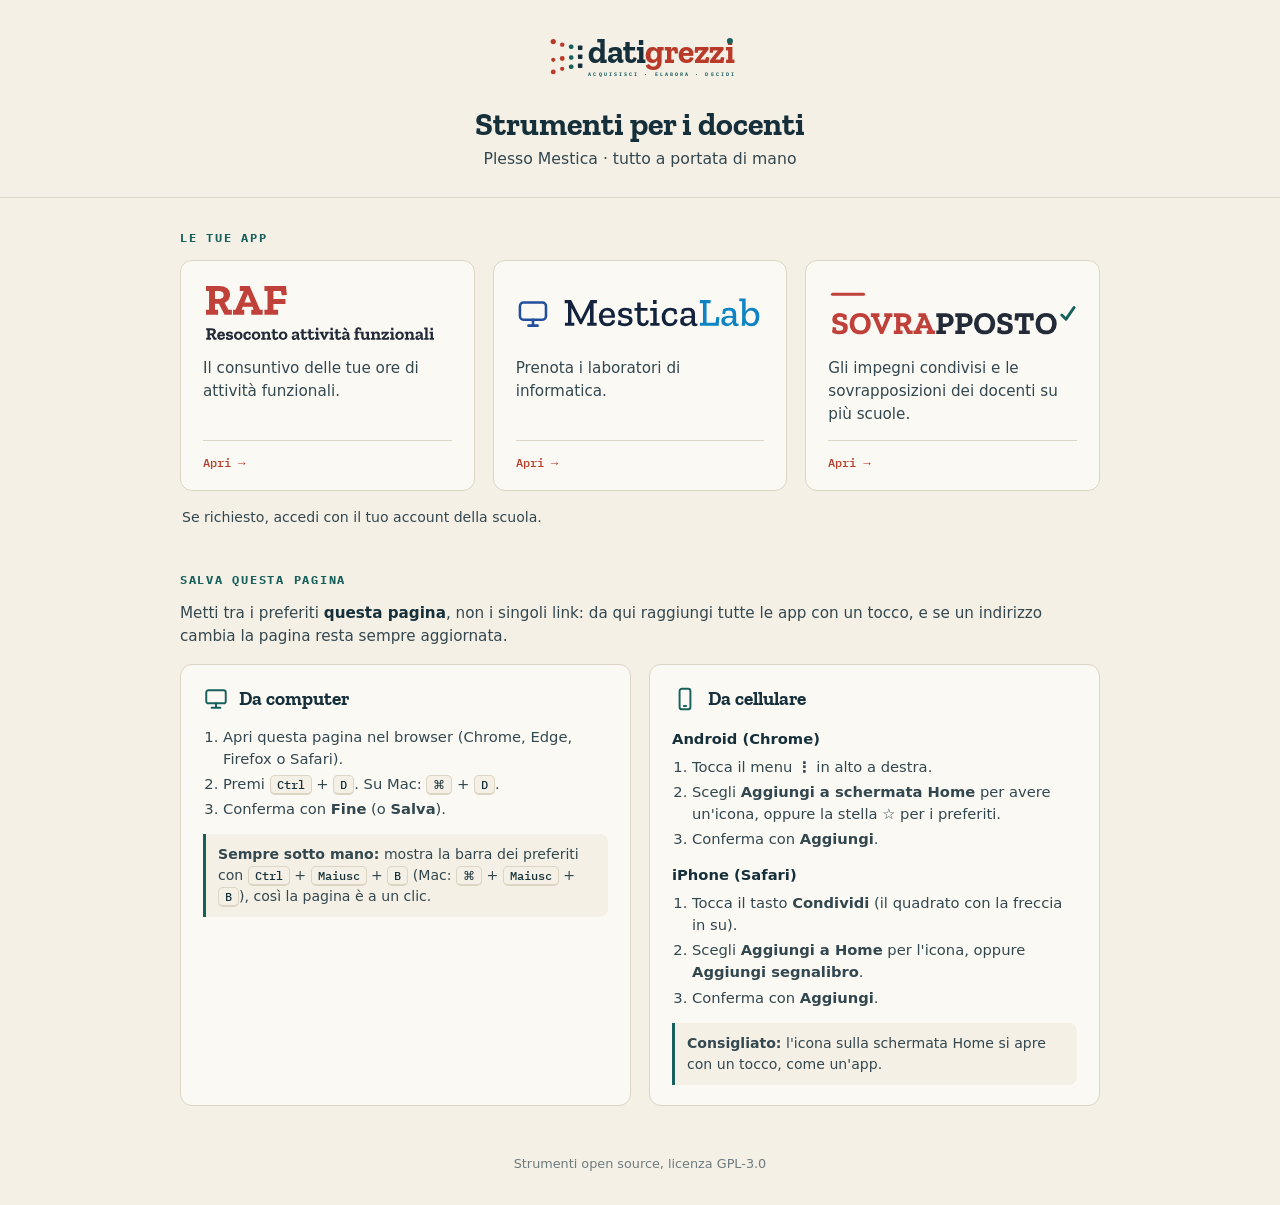
==== docenti/index.html @ 73580989 "Aggiunge la pagina docenti con RAF, MesticaLab, Sovrapposto e guida ai preferiti Pagina separata per" ====
<!doctype html>
<html lang="it">
<head>
<meta charset="utf-8">
<meta name="robots" content="noindex, nofollow">
<meta name="viewport" content="width=device-width, initial-scale=1">
<meta name="theme-color" content="#F4F0E6">
<title>Strumenti per i docenti · plesso Mestica</title>
<link rel="icon" href="../marchio/favicon.svg" type="image/svg+xml">
<link rel="icon" href="../marchio/favicon-32.png" sizes="32x32" type="image/png">
<link rel="apple-touch-icon" href="../marchio/icona-180.png">
<meta name="apple-mobile-web-app-title" content="Strumenti Mestica">
<style>
@font-face{font-family:'Zilla Slab';font-style:normal;font-weight:700;font-display:block;
  src:url('../caratteri/ZillaSlab-Bold.woff2') format('woff2')}
@font-face{font-family:'IBM Plex Mono';font-style:normal;font-weight:700;font-display:block;
  src:url('../caratteri/IBMPlexMono-Bold.woff2') format('woff2')}
@font-face{font-family:'IBM Plex Mono';font-style:normal;font-weight:500;font-display:block;
  src:url('../caratteri/IBMPlexMono-Medium.woff2') format('woff2')}

:root{
  --inchiostro:#16303B;
  --petrolio:#17605C;
  --rosso:#B93A28;
  --avorio:#F4F0E6;
  --carta:#FBF9F3;
  --linea:#DDD5C3;
  --testo2:#33474f;
}
*{box-sizing:border-box}
body{
  margin:0;background:var(--avorio);color:var(--inchiostro);
  font-family:system-ui,-apple-system,"Segoe UI",Roboto,sans-serif;
  min-height:100vh;line-height:1.5;
}

/* ---------------- marchio datigrezzi ---------------- */
.dg{
  --dg-inchiostro:#16303B; --dg-petrolio:#17605C; --dg-rosso:#B93A28;
  display:inline-flex;align-items:center;font-size:2.1rem;line-height:1;text-decoration:none;
}
.dg__segno{display:block;flex:0 0 auto;margin-right:.035em}
.dg__testo{display:flex;flex-direction:column;align-items:flex-start}
.dg__nome{
  font-family:'Zilla Slab',Georgia,serif;font-weight:700;
  font-size:1em;line-height:.98;letter-spacing:-.015em;white-space:nowrap;color:var(--dg-inchiostro);
}
.dg__nome b{font-weight:700;color:var(--dg-rosso)}
.dg__i{position:relative;display:inline-block}
.dg__i::after{
  content:"";position:absolute;left:50%;top:.055em;transform:translateX(-50%);
  width:.185em;height:.185em;border-radius:50%;background:var(--dg-petrolio);
}
.dg__sotto{
  display:flex;justify-content:space-between;
  font-family:'IBM Plex Mono',monospace;font-weight:700;font-size:.158em;line-height:1;
  text-transform:uppercase;color:var(--dg-petrolio);margin-top:.6em;
}
.dg__sotto span{display:block}
.dg__sotto .sp{width:.55em;flex:0 0 auto}

/* ---------------- pagina ---------------- */
header{padding:36px 20px 26px;text-align:center;border-bottom:1px solid var(--linea)}
header h1{
  margin:22px 0 4px;font-family:'Zilla Slab',Georgia,serif;font-weight:700;
  font-size:clamp(1.5rem,5vw,2rem);line-height:1.15;
}
header p{margin:0;color:var(--testo2);font-size:.98rem}
main{max-width:960px;margin:0 auto;padding:30px 20px 24px}
h2.sezione{
  margin:0 0 14px;font-family:'IBM Plex Mono',ui-monospace,monospace;font-weight:700;
  font-size:.78rem;letter-spacing:.14em;text-transform:uppercase;color:var(--petrolio);
}

.grid{display:grid;gap:18px;grid-template-columns:repeat(auto-fit,minmax(270px,1fr))}
.card{
  display:flex;flex-direction:column;gap:14px;padding:22px 22px 18px;
  background:var(--carta);border:1px solid var(--linea);border-radius:12px;
  text-decoration:none;color:inherit;
  transition:transform .12s ease,box-shadow .12s ease,border-color .12s ease;
}
.card:hover,.card:focus-visible{
  transform:translateY(-2px);box-shadow:0 8px 22px rgba(22,48,59,.10);
  border-color:var(--petrolio);outline:none;
}
.card .logo-box{height:60px;display:flex;align-items:center}
.card .logo-box img{display:block;height:100%;width:auto;max-width:100%;object-fit:contain;object-position:left center}
.card p{margin:0;font-size:.95rem;color:var(--testo2)}
.card .piede{
  margin-top:auto;padding-top:12px;border-top:1px solid var(--linea);
  font-family:'IBM Plex Mono',ui-monospace,monospace;font-weight:500;font-size:.78rem;color:var(--rosso);
}
.sr{position:absolute;width:1px;height:1px;overflow:hidden;clip:rect(0 0 0 0);white-space:nowrap}
.nota{margin:16px 2px 0;font-size:.88rem;color:var(--testo2)}

/* ---------------- guida ---------------- */
.guida{max-width:960px;margin:0 auto;padding:18px 20px 48px}
.guida .intro{margin:0 0 16px;font-size:.95rem;color:var(--testo2)}
.guida .intro strong{color:var(--inchiostro)}
.passi{display:grid;gap:18px;grid-template-columns:repeat(auto-fit,minmax(300px,1fr))}
.blocco{background:var(--carta);border:1px solid var(--linea);border-radius:12px;padding:20px 22px}
.blocco h3{
  margin:0 0 12px;display:flex;align-items:center;gap:10px;
  font-family:'Zilla Slab',Georgia,serif;font-weight:700;font-size:1.2rem;
}
.blocco h3 svg{width:26px;height:26px;flex:0 0 auto;stroke:var(--petrolio);fill:none;stroke-width:1.8;stroke-linecap:round;stroke-linejoin:round}
.blocco h4{margin:14px 0 6px;font-size:.92rem;font-weight:600}
.blocco ol{margin:0;padding-left:1.25rem;font-size:.92rem;color:var(--testo2)}
.blocco li{margin:3px 0}
kbd{
  font-family:'IBM Plex Mono',ui-monospace,monospace;font-size:.82em;font-weight:500;
  background:var(--avorio);border:1px solid var(--linea);border-bottom-width:2px;
  border-radius:5px;padding:1px 6px;white-space:nowrap;color:var(--inchiostro);
}
.consiglio{
  margin-top:14px;padding:10px 12px;border-left:3px solid var(--petrolio);
  background:var(--avorio);border-radius:0 8px 8px 0;font-size:.88rem;color:var(--testo2);
}
footer{text-align:center;font-size:.8rem;opacity:.6;padding:0 20px 32px}
header a.dg:focus-visible{outline:2px dashed var(--petrolio);outline-offset:8px;border-radius:6px}
</style>
</head>
<body>

<header>
  <a class="dg" href="./" aria-label="datigrezzi">
    <svg class="dg__segno" viewBox="0 0 120 120" aria-hidden="true">
      <circle cx="21" cy="16" r="7.6" fill="#B93A28"/>
      <circle cx="21" cy="69" r="6" fill="#B93A28"/>
      <circle cx="21" cy="104" r="7.1" fill="#B93A28"/>
      <circle cx="47" cy="25" r="6.4" fill="#B93A28"/>
      <circle cx="47" cy="65" r="7.1" fill="#B93A28"/>
      <circle cx="47" cy="95" r="6.2" fill="#B93A28"/>
      <rect x="66.5" y="24.5" width="13" height="13" rx="5" fill="#17605C"/>
      <rect x="66.5" y="55.5" width="13" height="13" rx="5" fill="#17605C"/>
      <rect x="66.5" y="82.5" width="13" height="13" rx="5" fill="#17605C"/>
      <rect x="92.5" y="27.5" width="13" height="13" rx="2" fill="#16303B"/>
      <rect x="92.5" y="53.5" width="13" height="13" rx="2" fill="#16303B"/>
      <rect x="92.5" y="79.5" width="13" height="13" rx="2" fill="#16303B"/>
    </svg>
    <div class="dg__testo">
      <div class="dg__nome">dati<b>grezz<span class="dg__i">i</span></b></div>
      <div class="dg__sotto" data-testo="acquisisci &middot; elabora &middot; decidi"></div>
    </div>
  </a>
  <h1>Strumenti per i docenti</h1>
  <p>Plesso Mestica · tutto a portata di mano</p>
</header>

<main>
  <h2 class="sezione">Le tue app</h2>
  <div class="grid">

    <a class="card" href="https://script.google.com/a/macros/civitanovatacito.edu.it/s/AKfycbzck3zW3tcdQAVMyAcHsiUd99QmPD8uBvnVWBk5ZgCfgjfVQZj8o0rZRcfE67-6ehUCDg/exec">
      <div class="logo-box"><img src="loghi/raf-compatto.svg" alt=""></div>
      <h3 class="sr">RAF, Resoconto attività funzionali</h3>
      <p>Il consuntivo delle tue ore di attività funzionali.</p>
      <div class="piede">Apri →</div>
    </a>

    <a class="card" href="https://script.google.com/a/macros/civitanovatacito.edu.it/s/AKfycbxZ5pQqh17LT0UlhHOq4HK1jZtiwKXuyDypfF5aSioXFX48-9N4mPkKIsAboJpjZyGr/exec">
      <div class="logo-box"><img src="loghi/mesticalab.svg" alt=""></div>
      <h3 class="sr">MesticaLab</h3>
      <p>Prenota i laboratori di informatica.</p>
      <div class="piede">Apri →</div>
    </a>

    <a class="card" href="https://script.google.com/a/macros/civitanovatacito.edu.it/s/AKfycbxZhHCiYk38do3SqCY9JF1W46MWYx0U2BbNB76utwCyPFIoQKACbbmxhEeDwqE9lGqAWg/exec">
      <div class="logo-box"><img src="loghi/sovrapposto-compatto.svg" alt=""></div>
      <h3 class="sr">Sovrapposto</h3>
      <p>Gli impegni condivisi e le sovrapposizioni dei docenti su più scuole.</p>
      <div class="piede">Apri →</div>
    </a>

  </div>
  <p class="nota">Se richiesto, accedi con il tuo account della scuola.</p>
</main>

<section class="guida" aria-labelledby="titolo-guida">
  <h2 class="sezione" id="titolo-guida">Salva questa pagina</h2>
  <p class="intro">Metti tra i preferiti <strong>questa pagina</strong>, non i singoli link: da qui raggiungi tutte le app con un tocco, e se un indirizzo cambia la pagina resta sempre aggiornata.</p>

  <div class="passi">

    <div class="blocco">
      <h3>
        <svg viewBox="0 0 24 24" aria-hidden="true"><rect x="3" y="4" width="18" height="12" rx="2"/><path d="M12 16v4M8 20h8"/></svg>
        Da computer
      </h3>
      <ol>
        <li>Apri questa pagina nel browser (Chrome, Edge, Firefox o Safari).</li>
        <li>Premi <kbd>Ctrl</kbd> + <kbd>D</kbd>. Su Mac: <kbd>⌘</kbd> + <kbd>D</kbd>.</li>
        <li>Conferma con <strong>Fine</strong> (o <strong>Salva</strong>).</li>
      </ol>
      <div class="consiglio"><strong>Sempre sotto mano:</strong> mostra la barra dei preferiti con <kbd>Ctrl</kbd> + <kbd>Maiusc</kbd> + <kbd>B</kbd> (Mac: <kbd>⌘</kbd> + <kbd>Maiusc</kbd> + <kbd>B</kbd>), così la pagina è a un clic.</div>
    </div>

    <div class="blocco">
      <h3>
        <svg viewBox="0 0 24 24" aria-hidden="true"><rect x="7" y="2.5" width="10" height="19" rx="2.2"/><path d="M11 18.5h2"/></svg>
        Da cellulare
      </h3>
      <h4>Android (Chrome)</h4>
      <ol>
        <li>Tocca il menu <strong>⋮</strong> in alto a destra.</li>
        <li>Scegli <strong>Aggiungi a schermata Home</strong> per avere un'icona, oppure la stella ☆ per i preferiti.</li>
        <li>Conferma con <strong>Aggiungi</strong>.</li>
      </ol>
      <h4>iPhone (Safari)</h4>
      <ol>
        <li>Tocca il tasto <strong>Condividi</strong> (il quadrato con la freccia in su).</li>
        <li>Scegli <strong>Aggiungi a Home</strong> per l'icona, oppure <strong>Aggiungi segnalibro</strong>.</li>
        <li>Conferma con <strong>Aggiungi</strong>.</li>
      </ol>
      <div class="consiglio"><strong>Consigliato:</strong> l'icona sulla schermata Home si apre con un tocco, come un'app.</div>
    </div>

  </div>
</section>

<footer>Strumenti open source, licenza GPL-3.0</footer>

<script>
/* Marchio: giustifica il sottotitolo sulla larghezza del nome e allinea il segno. */
(function(){
  function comporre(dg){
    var sotto=dg.querySelector('.dg__sotto'), nome=dg.querySelector('.dg__nome'),
        segno=dg.querySelector('.dg__segno'), testo=dg.querySelector('.dg__testo');
    if(!sotto.childElementCount){
      for(var i=0;i<sotto.dataset.testo.length;i++){
        var ch=sotto.dataset.testo[i], s=document.createElement('span');
        if(ch===' ') s.className='sp'; else s.textContent=ch;
        sotto.appendChild(s);
      }
    }
    var h=testo.getBoundingClientRect().height;
    segno.style.width=h+'px'; segno.style.height=h+'px';
    sotto.style.width=nome.getBoundingClientRect().width+'px';
  }
  function tutti(){document.querySelectorAll('.dg').forEach(comporre);}
  if(document.fonts&&document.fonts.ready) document.fonts.ready.then(tutti);
  else window.addEventListener('load',tutti);
  window.addEventListener('resize',tutti);
})();
</script>
</body>
</html>
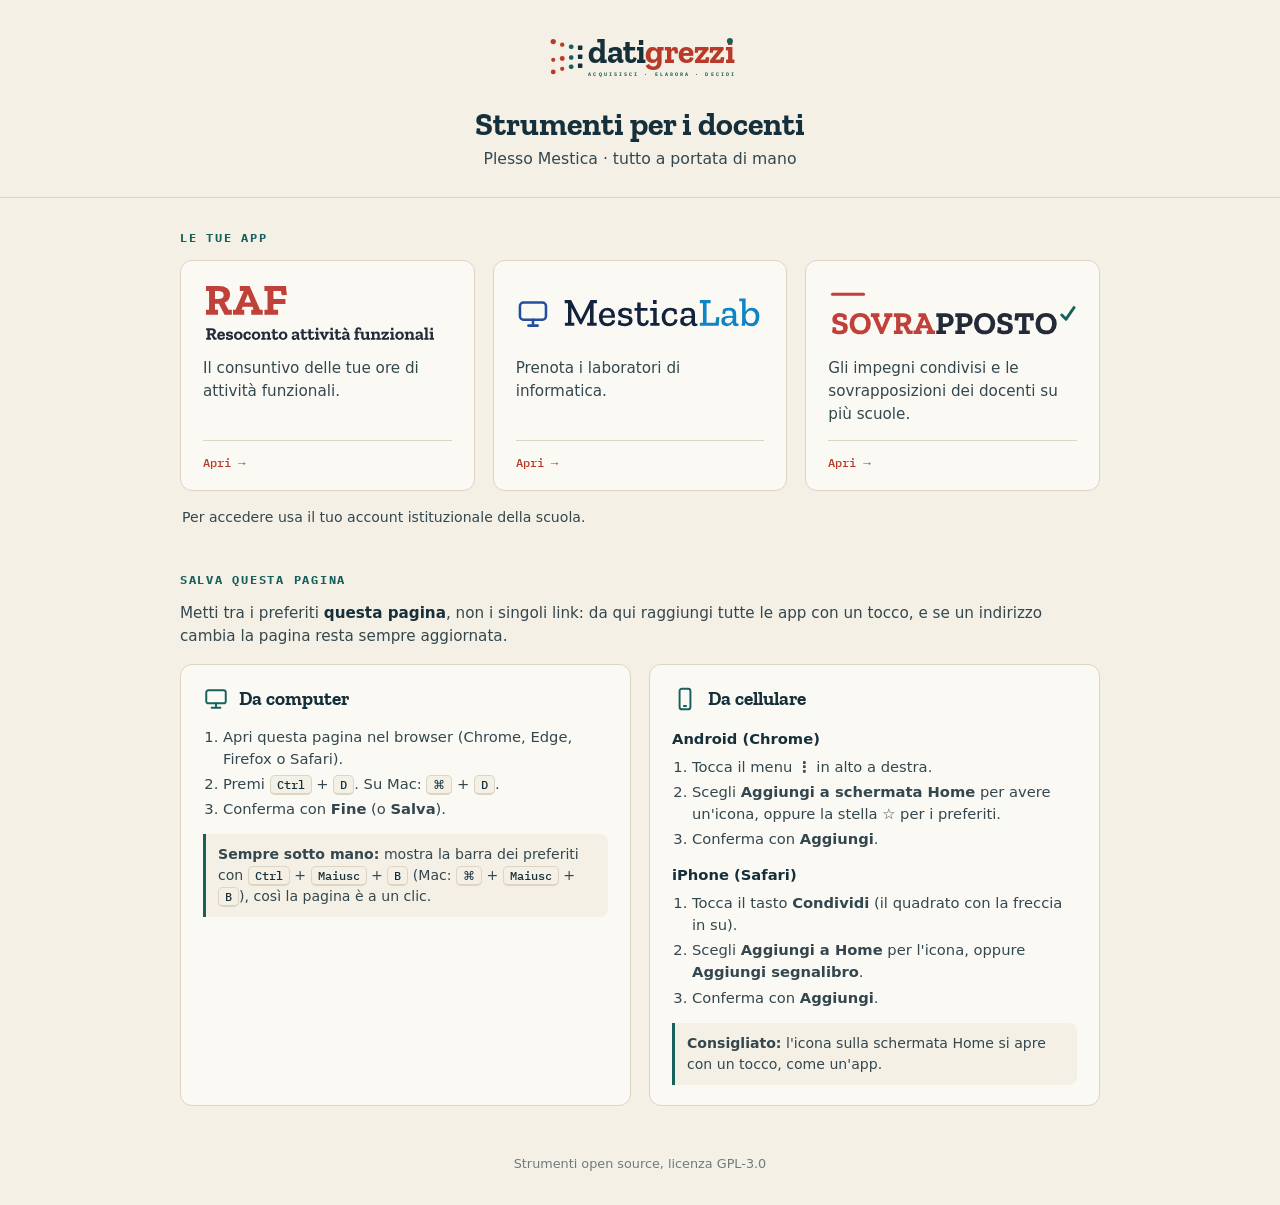
==== commit a9ca95c1: "Indica che l'accesso avviene con l'account istituzionale Co-Authored-By: Claude Sonnet 5.5 <noreply@" ====
--- a/docenti/index.html
+++ b/docenti/index.html
@@ -173,7 +173,7 @@
     </a>
 
   </div>
-  <p class="nota">Se richiesto, accedi con il tuo account della scuola.</p>
+  <p class="nota">Per accedere usa il tuo account istituzionale della scuola.</p>
 </main>
 
 <section class="guida" aria-labelledby="titolo-guida">
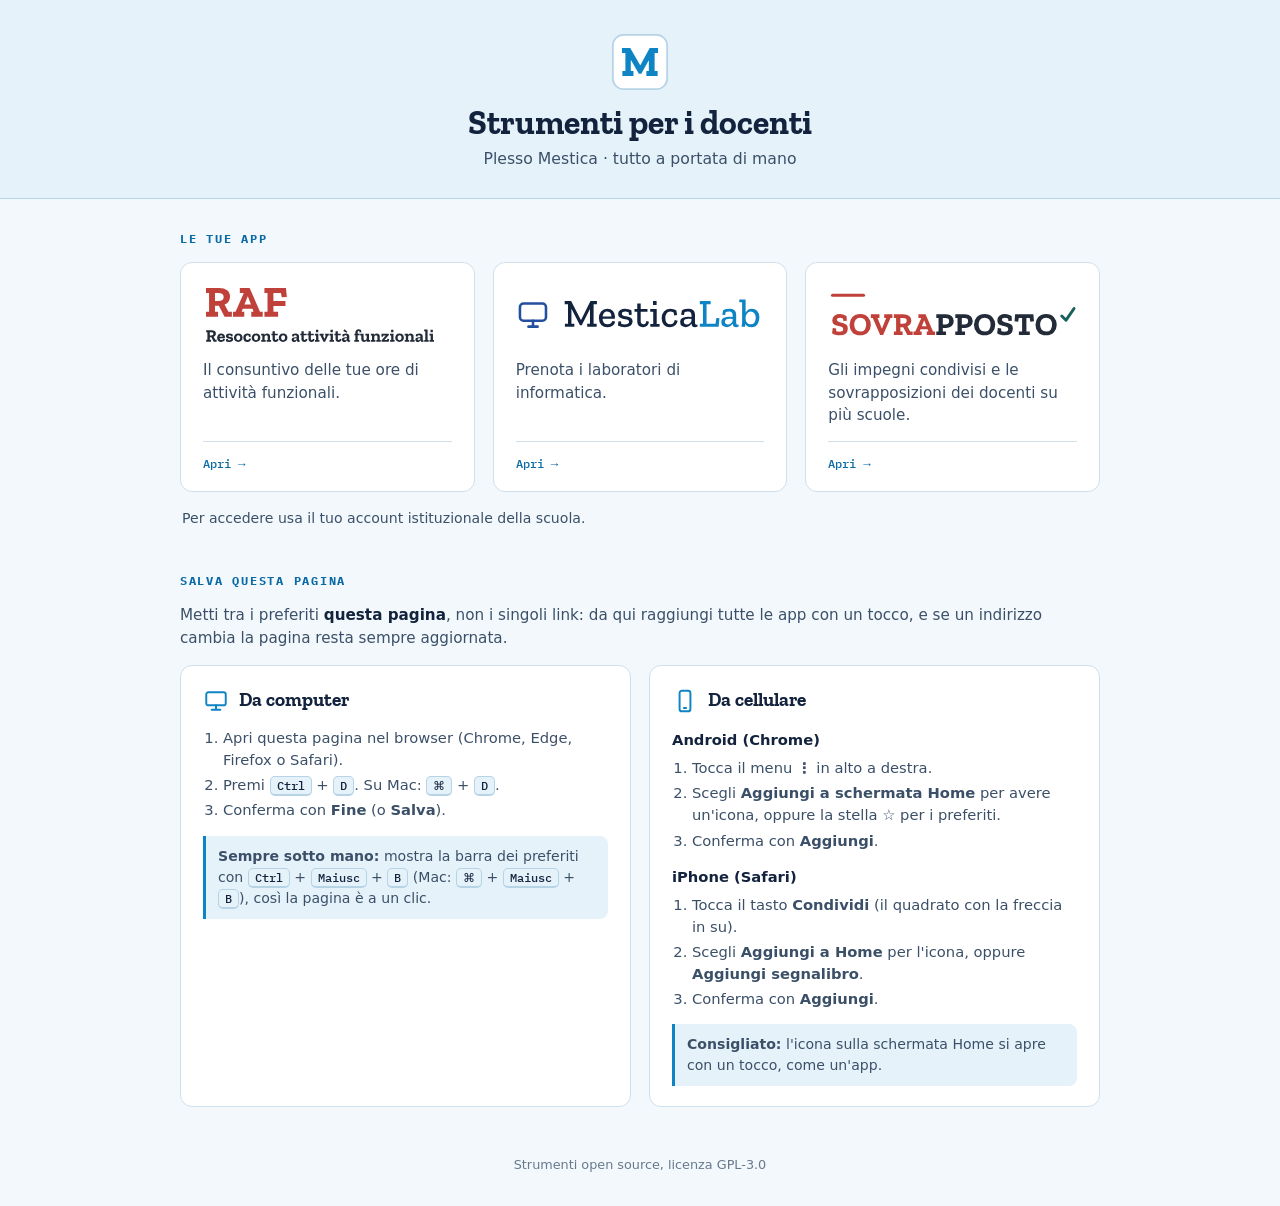
==== commit 4f7a0eb5: "Pagina docenti: toglie il marchio datigrezzi e usa la palette azzurra della scuola Intestazione con " ====
--- a/docenti/index.html
+++ b/docenti/index.html
@@ -4,11 +4,11 @@
 <meta charset="utf-8">
 <meta name="robots" content="noindex, nofollow">
 <meta name="viewport" content="width=device-width, initial-scale=1">
-<meta name="theme-color" content="#F4F0E6">
+<meta name="theme-color" content="#E6F2FA">
 <title>Strumenti per i docenti · plesso Mestica</title>
-<link rel="icon" href="../marchio/favicon.svg" type="image/svg+xml">
-<link rel="icon" href="../marchio/favicon-32.png" sizes="32x32" type="image/png">
-<link rel="apple-touch-icon" href="../marchio/icona-180.png">
+<link rel="icon" href="icona/favicon.svg" type="image/svg+xml">
+<link rel="icon" href="icona/favicon-32.png" sizes="32x32" type="image/png">
+<link rel="apple-touch-icon" href="icona/icona-180.png">
 <meta name="apple-mobile-web-app-title" content="Strumenti Mestica">
 <style>
 @font-face{font-family:'Zilla Slab';font-style:normal;font-weight:700;font-display:block;
@@ -19,59 +19,42 @@
   src:url('../caratteri/IBMPlexMono-Medium.woff2') format('woff2')}
 
 :root{
-  --inchiostro:#16303B;
-  --petrolio:#17605C;
-  --rosso:#B93A28;
-  --avorio:#F4F0E6;
-  --carta:#FBF9F3;
-  --linea:#DDD5C3;
-  --testo2:#33474f;
+  --inchiostro:#13233D;      /* blu notte: testi e titoli */
+  --azzurro:#0E84C4;         /* azzurro della scuola: accenti */
+  --azzurro-scuro:#0A6AA6;   /* azzurro per testi piccoli (contrasto 5,8:1) */
+  --tinta:#E6F2FA;           /* azzurro chiaro: intestazione, riquadri */
+  --fondo:#F2F8FC;           /* sfondo della pagina */
+  --carta:#FFFFFF;
+  --linea:#CFE0EC;
+  --linea-forte:#B7D3E6;
+  --testo2:#3B5068;
 }
 *{box-sizing:border-box}
 body{
-  margin:0;background:var(--avorio);color:var(--inchiostro);
+  margin:0;background:var(--fondo);color:var(--inchiostro);
   font-family:system-ui,-apple-system,"Segoe UI",Roboto,sans-serif;
   min-height:100vh;line-height:1.5;
 }
 
-/* ---------------- marchio datigrezzi ---------------- */
-.dg{
-  --dg-inchiostro:#16303B; --dg-petrolio:#17605C; --dg-rosso:#B93A28;
-  display:inline-flex;align-items:center;font-size:2.1rem;line-height:1;text-decoration:none;
+/* ---------------- intestazione ---------------- */
+header{
+  padding:34px 20px 28px;text-align:center;
+  background:var(--tinta);border-bottom:1px solid var(--linea-forte);
 }
-.dg__segno{display:block;flex:0 0 auto;margin-right:.035em}
-.dg__testo{display:flex;flex-direction:column;align-items:flex-start}
-.dg__nome{
-  font-family:'Zilla Slab',Georgia,serif;font-weight:700;
-  font-size:1em;line-height:.98;letter-spacing:-.015em;white-space:nowrap;color:var(--dg-inchiostro);
-}
-.dg__nome b{font-weight:700;color:var(--dg-rosso)}
-.dg__i{position:relative;display:inline-block}
-.dg__i::after{
-  content:"";position:absolute;left:50%;top:.055em;transform:translateX(-50%);
-  width:.185em;height:.185em;border-radius:50%;background:var(--dg-petrolio);
-}
-.dg__sotto{
-  display:flex;justify-content:space-between;
-  font-family:'IBM Plex Mono',monospace;font-weight:700;font-size:.158em;line-height:1;
-  text-transform:uppercase;color:var(--dg-petrolio);margin-top:.6em;
-}
-.dg__sotto span{display:block}
-.dg__sotto .sp{width:.55em;flex:0 0 auto}
-
-/* ---------------- pagina ---------------- */
-header{padding:36px 20px 26px;text-align:center;border-bottom:1px solid var(--linea)}
+header .badge{display:block;width:56px;height:56px;margin:0 auto 14px}
 header h1{
-  margin:22px 0 4px;font-family:'Zilla Slab',Georgia,serif;font-weight:700;
-  font-size:clamp(1.5rem,5vw,2rem);line-height:1.15;
+  margin:0 0 4px;font-family:'Zilla Slab',Georgia,serif;font-weight:700;
+  font-size:clamp(1.55rem,5vw,2.1rem);line-height:1.15;
 }
 header p{margin:0;color:var(--testo2);font-size:.98rem}
+
 main{max-width:960px;margin:0 auto;padding:30px 20px 24px}
 h2.sezione{
   margin:0 0 14px;font-family:'IBM Plex Mono',ui-monospace,monospace;font-weight:700;
-  font-size:.78rem;letter-spacing:.14em;text-transform:uppercase;color:var(--petrolio);
+  font-size:.78rem;letter-spacing:.14em;text-transform:uppercase;color:var(--azzurro-scuro);
 }
 
+/* ---------------- schede ---------------- */
 .grid{display:grid;gap:18px;grid-template-columns:repeat(auto-fit,minmax(270px,1fr))}
 .card{
   display:flex;flex-direction:column;gap:14px;padding:22px 22px 18px;
@@ -80,15 +63,15 @@
   transition:transform .12s ease,box-shadow .12s ease,border-color .12s ease;
 }
 .card:hover,.card:focus-visible{
-  transform:translateY(-2px);box-shadow:0 8px 22px rgba(22,48,59,.10);
-  border-color:var(--petrolio);outline:none;
+  transform:translateY(-2px);box-shadow:0 8px 22px rgba(14,132,196,.16);
+  border-color:var(--azzurro);outline:none;
 }
 .card .logo-box{height:60px;display:flex;align-items:center}
 .card .logo-box img{display:block;height:100%;width:auto;max-width:100%;object-fit:contain;object-position:left center}
 .card p{margin:0;font-size:.95rem;color:var(--testo2)}
 .card .piede{
   margin-top:auto;padding-top:12px;border-top:1px solid var(--linea);
-  font-family:'IBM Plex Mono',ui-monospace,monospace;font-weight:500;font-size:.78rem;color:var(--rosso);
+  font-family:'IBM Plex Mono',ui-monospace,monospace;font-weight:500;font-size:.78rem;color:var(--azzurro-scuro);
 }
 .sr{position:absolute;width:1px;height:1px;overflow:hidden;clip:rect(0 0 0 0);white-space:nowrap}
 .nota{margin:16px 2px 0;font-size:.88rem;color:var(--testo2)}
@@ -103,46 +86,29 @@
   margin:0 0 12px;display:flex;align-items:center;gap:10px;
   font-family:'Zilla Slab',Georgia,serif;font-weight:700;font-size:1.2rem;
 }
-.blocco h3 svg{width:26px;height:26px;flex:0 0 auto;stroke:var(--petrolio);fill:none;stroke-width:1.8;stroke-linecap:round;stroke-linejoin:round}
+.blocco h3 svg{width:26px;height:26px;flex:0 0 auto;stroke:var(--azzurro);fill:none;stroke-width:1.8;stroke-linecap:round;stroke-linejoin:round}
 .blocco h4{margin:14px 0 6px;font-size:.92rem;font-weight:600}
 .blocco ol{margin:0;padding-left:1.25rem;font-size:.92rem;color:var(--testo2)}
 .blocco li{margin:3px 0}
 kbd{
   font-family:'IBM Plex Mono',ui-monospace,monospace;font-size:.82em;font-weight:500;
-  background:var(--avorio);border:1px solid var(--linea);border-bottom-width:2px;
+  background:var(--tinta);border:1px solid var(--linea-forte);border-bottom-width:2px;
   border-radius:5px;padding:1px 6px;white-space:nowrap;color:var(--inchiostro);
 }
 .consiglio{
-  margin-top:14px;padding:10px 12px;border-left:3px solid var(--petrolio);
-  background:var(--avorio);border-radius:0 8px 8px 0;font-size:.88rem;color:var(--testo2);
+  margin-top:14px;padding:10px 12px;border-left:3px solid var(--azzurro);
+  background:var(--tinta);border-radius:0 8px 8px 0;font-size:.88rem;color:var(--testo2);
 }
-footer{text-align:center;font-size:.8rem;opacity:.6;padding:0 20px 32px}
-header a.dg:focus-visible{outline:2px dashed var(--petrolio);outline-offset:8px;border-radius:6px}
+footer{text-align:center;font-size:.8rem;color:var(--testo2);opacity:.75;padding:0 20px 32px}
 </style>
 </head>
 <body>
 
 <header>
-  <a class="dg" href="./" aria-label="datigrezzi">
-    <svg class="dg__segno" viewBox="0 0 120 120" aria-hidden="true">
-      <circle cx="21" cy="16" r="7.6" fill="#B93A28"/>
-      <circle cx="21" cy="69" r="6" fill="#B93A28"/>
-      <circle cx="21" cy="104" r="7.1" fill="#B93A28"/>
-      <circle cx="47" cy="25" r="6.4" fill="#B93A28"/>
-      <circle cx="47" cy="65" r="7.1" fill="#B93A28"/>
-      <circle cx="47" cy="95" r="6.2" fill="#B93A28"/>
-      <rect x="66.5" y="24.5" width="13" height="13" rx="5" fill="#17605C"/>
-      <rect x="66.5" y="55.5" width="13" height="13" rx="5" fill="#17605C"/>
-      <rect x="66.5" y="82.5" width="13" height="13" rx="5" fill="#17605C"/>
-      <rect x="92.5" y="27.5" width="13" height="13" rx="2" fill="#16303B"/>
-      <rect x="92.5" y="53.5" width="13" height="13" rx="2" fill="#16303B"/>
-      <rect x="92.5" y="79.5" width="13" height="13" rx="2" fill="#16303B"/>
-    </svg>
-    <div class="dg__testo">
-      <div class="dg__nome">dati<b>grezz<span class="dg__i">i</span></b></div>
-      <div class="dg__sotto" data-testo="acquisisci &middot; elabora &middot; decidi"></div>
-    </div>
-  </a>
+  <svg class="badge" viewBox="0 0 64 64" aria-hidden="true">
+    <rect x="1" y="1" width="62" height="62" rx="12.2" fill="#ffffff" stroke="#B7D3E6" stroke-width="2"/>
+    <path fill="#0E84C4" d="M52.63 21.61H48.69V42.39H52.14V48H39.29V42.39H42.09V30.18H41.9L33.48 45.39H30.72L21.66 29.59H21.46V42.39H24.52V48H11.86V42.39H15.31V21.61H11.37V16H20.82L32.2 35.84H32.39L43.08 16H52.63Z"/>
+  </svg>
   <h1>Strumenti per i docenti</h1>
   <p>Plesso Mestica · tutto a portata di mano</p>
 </header>
@@ -220,28 +186,5 @@
 
 <footer>Strumenti open source, licenza GPL-3.0</footer>
 
-<script>
-/* Marchio: giustifica il sottotitolo sulla larghezza del nome e allinea il segno. */
-(function(){
-  function comporre(dg){
-    var sotto=dg.querySelector('.dg__sotto'), nome=dg.querySelector('.dg__nome'),
-        segno=dg.querySelector('.dg__segno'), testo=dg.querySelector('.dg__testo');
-    if(!sotto.childElementCount){
-      for(var i=0;i<sotto.dataset.testo.length;i++){
-        var ch=sotto.dataset.testo[i], s=document.createElement('span');
-        if(ch===' ') s.className='sp'; else s.textContent=ch;
-        sotto.appendChild(s);
-      }
-    }
-    var h=testo.getBoundingClientRect().height;
-    segno.style.width=h+'px'; segno.style.height=h+'px';
-    sotto.style.width=nome.getBoundingClientRect().width+'px';
-  }
-  function tutti(){document.querySelectorAll('.dg').forEach(comporre);}
-  if(document.fonts&&document.fonts.ready) document.fonts.ready.then(tutti);
-  else window.addEventListener('load',tutti);
-  window.addEventListener('resize',tutti);
-})();
-</script>
 </body>
 </html>
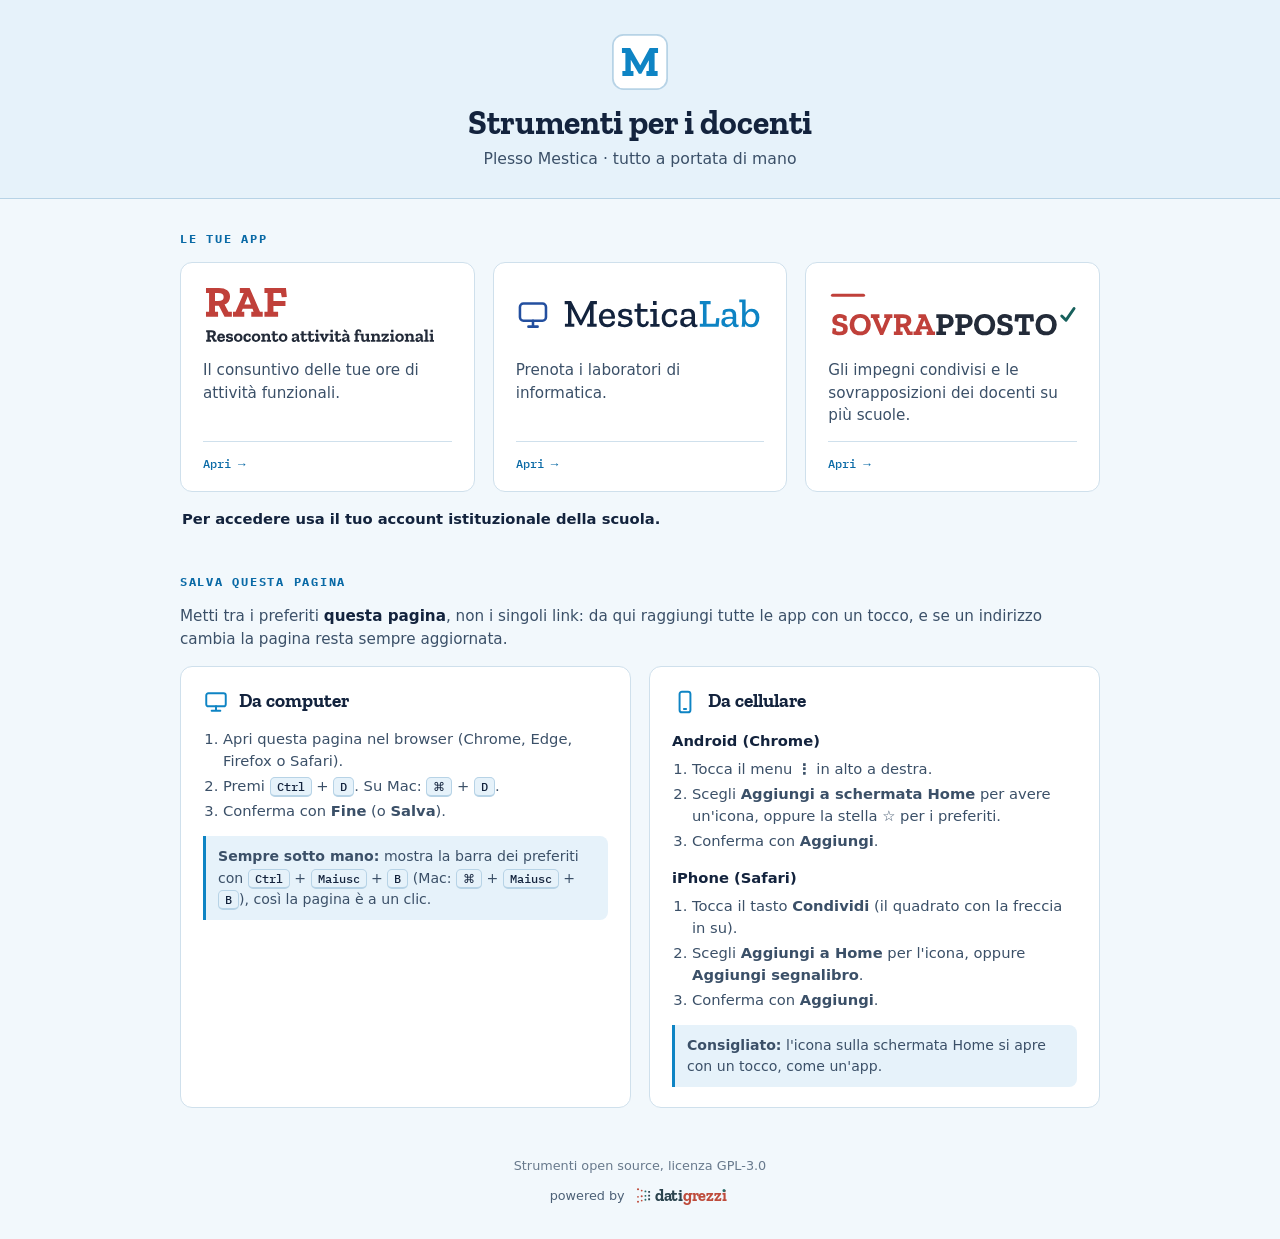
==== commit a85efa4d: "Pagina docenti: avviso sull'account in grassetto e firma powered by Datigrezzi L'avviso sull'account" ====
--- a/docenti/index.html
+++ b/docenti/index.html
@@ -74,7 +74,7 @@
   font-family:'IBM Plex Mono',ui-monospace,monospace;font-weight:500;font-size:.78rem;color:var(--azzurro-scuro);
 }
 .sr{position:absolute;width:1px;height:1px;overflow:hidden;clip:rect(0 0 0 0);white-space:nowrap}
-.nota{margin:16px 2px 0;font-size:.88rem;color:var(--testo2)}
+.nota{margin:16px 2px 0;font-size:.92rem;font-weight:700;color:var(--inchiostro)}
 
 /* ---------------- guida ---------------- */
 .guida{max-width:960px;margin:0 auto;padding:18px 20px 48px}
@@ -99,7 +99,26 @@
   margin-top:14px;padding:10px 12px;border-left:3px solid var(--azzurro);
   background:var(--tinta);border-radius:0 8px 8px 0;font-size:.88rem;color:var(--testo2);
 }
-footer{text-align:center;font-size:.8rem;color:var(--testo2);opacity:.75;padding:0 20px 32px}
+footer{text-align:center;font-size:.8rem;color:var(--testo2);padding:0 20px 28px}
+footer p{margin:0}
+footer .licenza{opacity:.75}
+footer .powered{
+  margin-top:6px;display:flex;justify-content:center;align-items:center;gap:6px;opacity:.9;
+}
+/* logo datigrezzi in miniatura: simbolo + scritta */
+a.dg-mini{
+  display:inline-flex;align-items:center;gap:3px;padding:6px 4px;text-decoration:none;
+  font-family:'Zilla Slab',Georgia,serif;font-weight:700;font-size:1.02rem;line-height:1;
+  letter-spacing:-.015em;color:#16303B;border-radius:6px;
+}
+a.dg-mini:hover,a.dg-mini:focus-visible{outline:2px solid var(--azzurro);outline-offset:1px}
+a.dg-mini svg{width:1.05em;height:1.05em;flex:0 0 auto}
+a.dg-mini b{font-weight:700;color:#B93A28}
+a.dg-mini .i{position:relative;display:inline-block}
+a.dg-mini .i::after{
+  content:"";position:absolute;left:50%;top:.055em;transform:translateX(-50%);
+  width:.185em;height:.185em;border-radius:50%;background:#17605C;
+}
 </style>
 </head>
 <body>
@@ -184,7 +203,29 @@
   </div>
 </section>
 
-<footer>Strumenti open source, licenza GPL-3.0</footer>
+<footer>
+  <p class="licenza">Strumenti open source, licenza GPL-3.0</p>
+  <p class="powered">
+    <span>powered by</span>
+    <a class="dg-mini" href="https://datigrezzi.it/" target="_blank" rel="noopener" aria-label="Datigrezzi, sito ufficiale">
+      <svg viewBox="0 0 120 120" aria-hidden="true">
+        <circle cx="21" cy="16" r="7.6" fill="#B93A28"/>
+        <circle cx="21" cy="69" r="6" fill="#B93A28"/>
+        <circle cx="21" cy="104" r="7.1" fill="#B93A28"/>
+        <circle cx="47" cy="25" r="6.4" fill="#B93A28"/>
+        <circle cx="47" cy="65" r="7.1" fill="#B93A28"/>
+        <circle cx="47" cy="95" r="6.2" fill="#B93A28"/>
+        <rect x="66.5" y="24.5" width="13" height="13" rx="5" fill="#17605C"/>
+        <rect x="66.5" y="55.5" width="13" height="13" rx="5" fill="#17605C"/>
+        <rect x="66.5" y="82.5" width="13" height="13" rx="5" fill="#17605C"/>
+        <rect x="92.5" y="27.5" width="13" height="13" rx="2" fill="#16303B"/>
+        <rect x="92.5" y="53.5" width="13" height="13" rx="2" fill="#16303B"/>
+        <rect x="92.5" y="79.5" width="13" height="13" rx="2" fill="#16303B"/>
+      </svg>
+      <span>dati<b>grezz<span class="i">i</span></b></span>
+    </a>
+  </p>
+</footer>
 
 </body>
 </html>
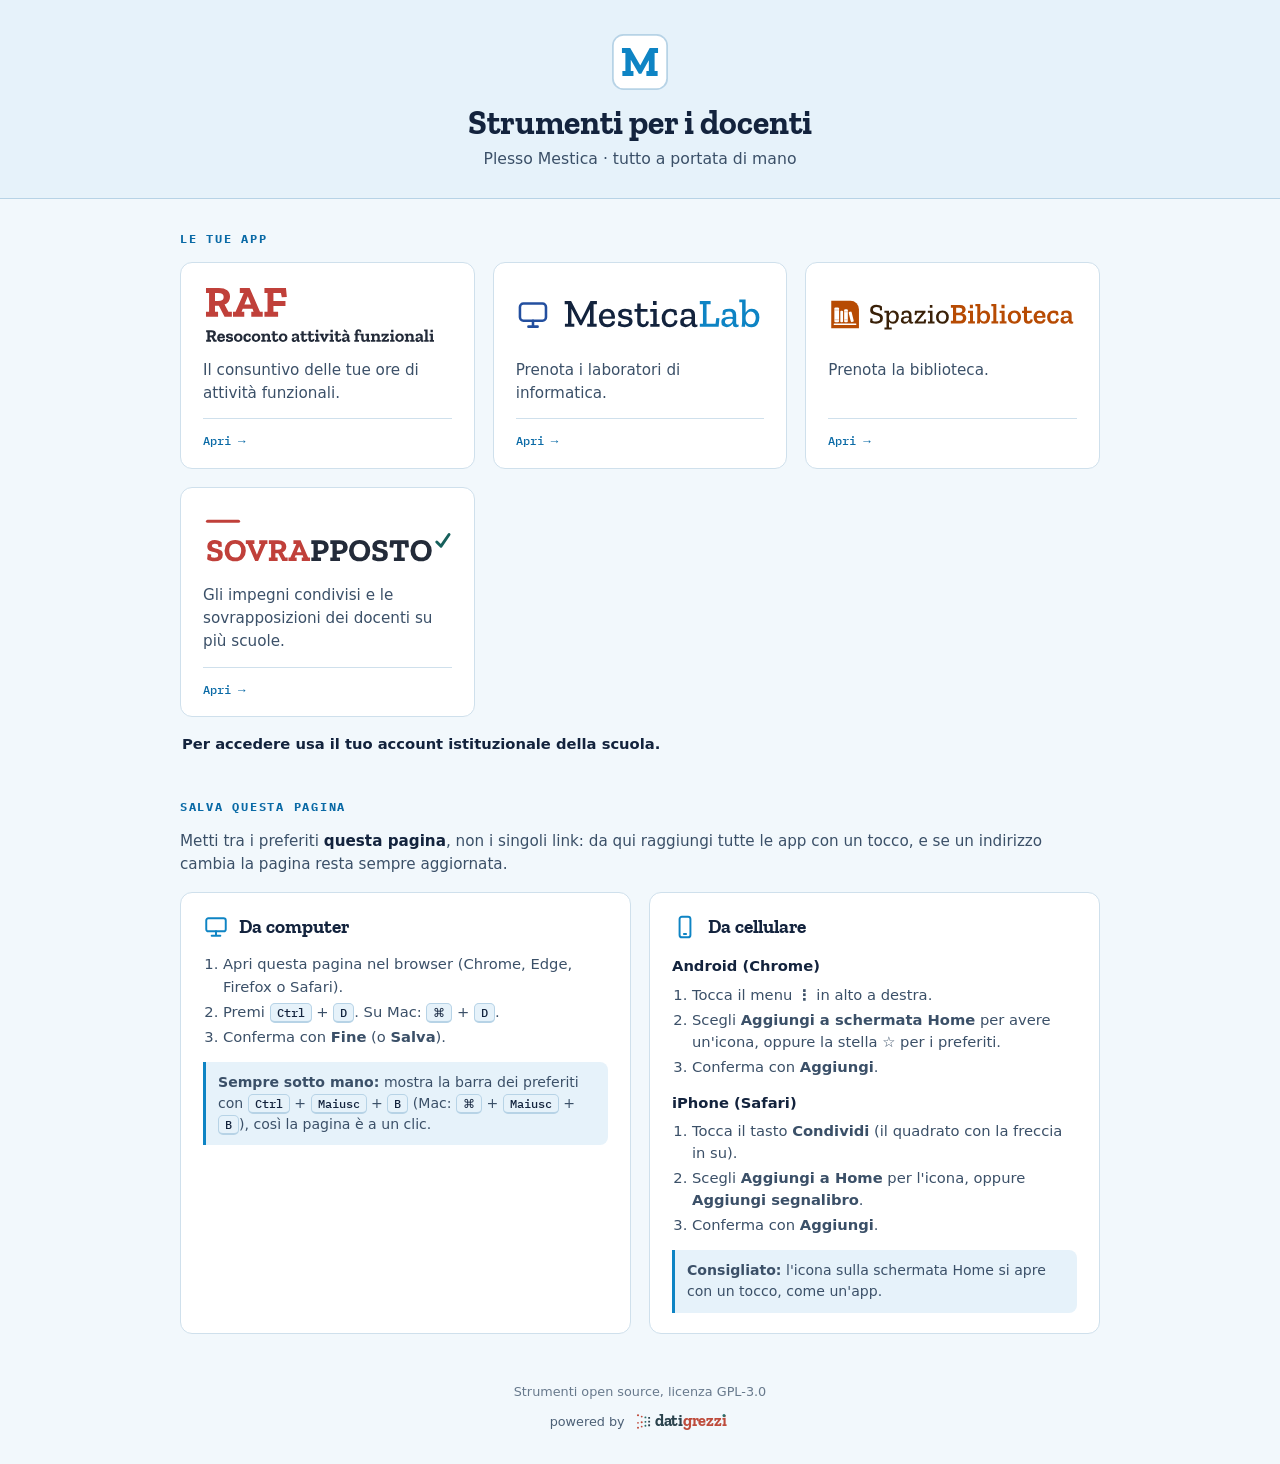
==== commit 40e10f88: "Pagina docenti: aggiunge la scheda SpazioBiblioteca Logo ricostruito in SVG dallo screenshot (tesser" ====
--- a/docenti/index.html
+++ b/docenti/index.html
@@ -147,6 +147,13 @@
       <div class="logo-box"><img src="loghi/mesticalab.svg" alt=""></div>
       <h3 class="sr">MesticaLab</h3>
       <p>Prenota i laboratori di informatica.</p>
+      <div class="piede">Apri →</div>
+    </a>
+
+    <a class="card" href="https://script.google.com/a/macros/civitanovatacito.edu.it/s/AKfycbzupYsawGlONv2rPlIoyhfqy7kzIOzCD-0cu6PLFtgdSHEeYN202KBbciBss55mQ2BeGw/exec">
+      <div class="logo-box"><img src="loghi/spaziobiblioteca.svg" alt=""></div>
+      <h3 class="sr">SpazioBiblioteca</h3>
+      <p>Prenota la biblioteca.</p>
       <div class="piede">Apri →</div>
     </a>
 
